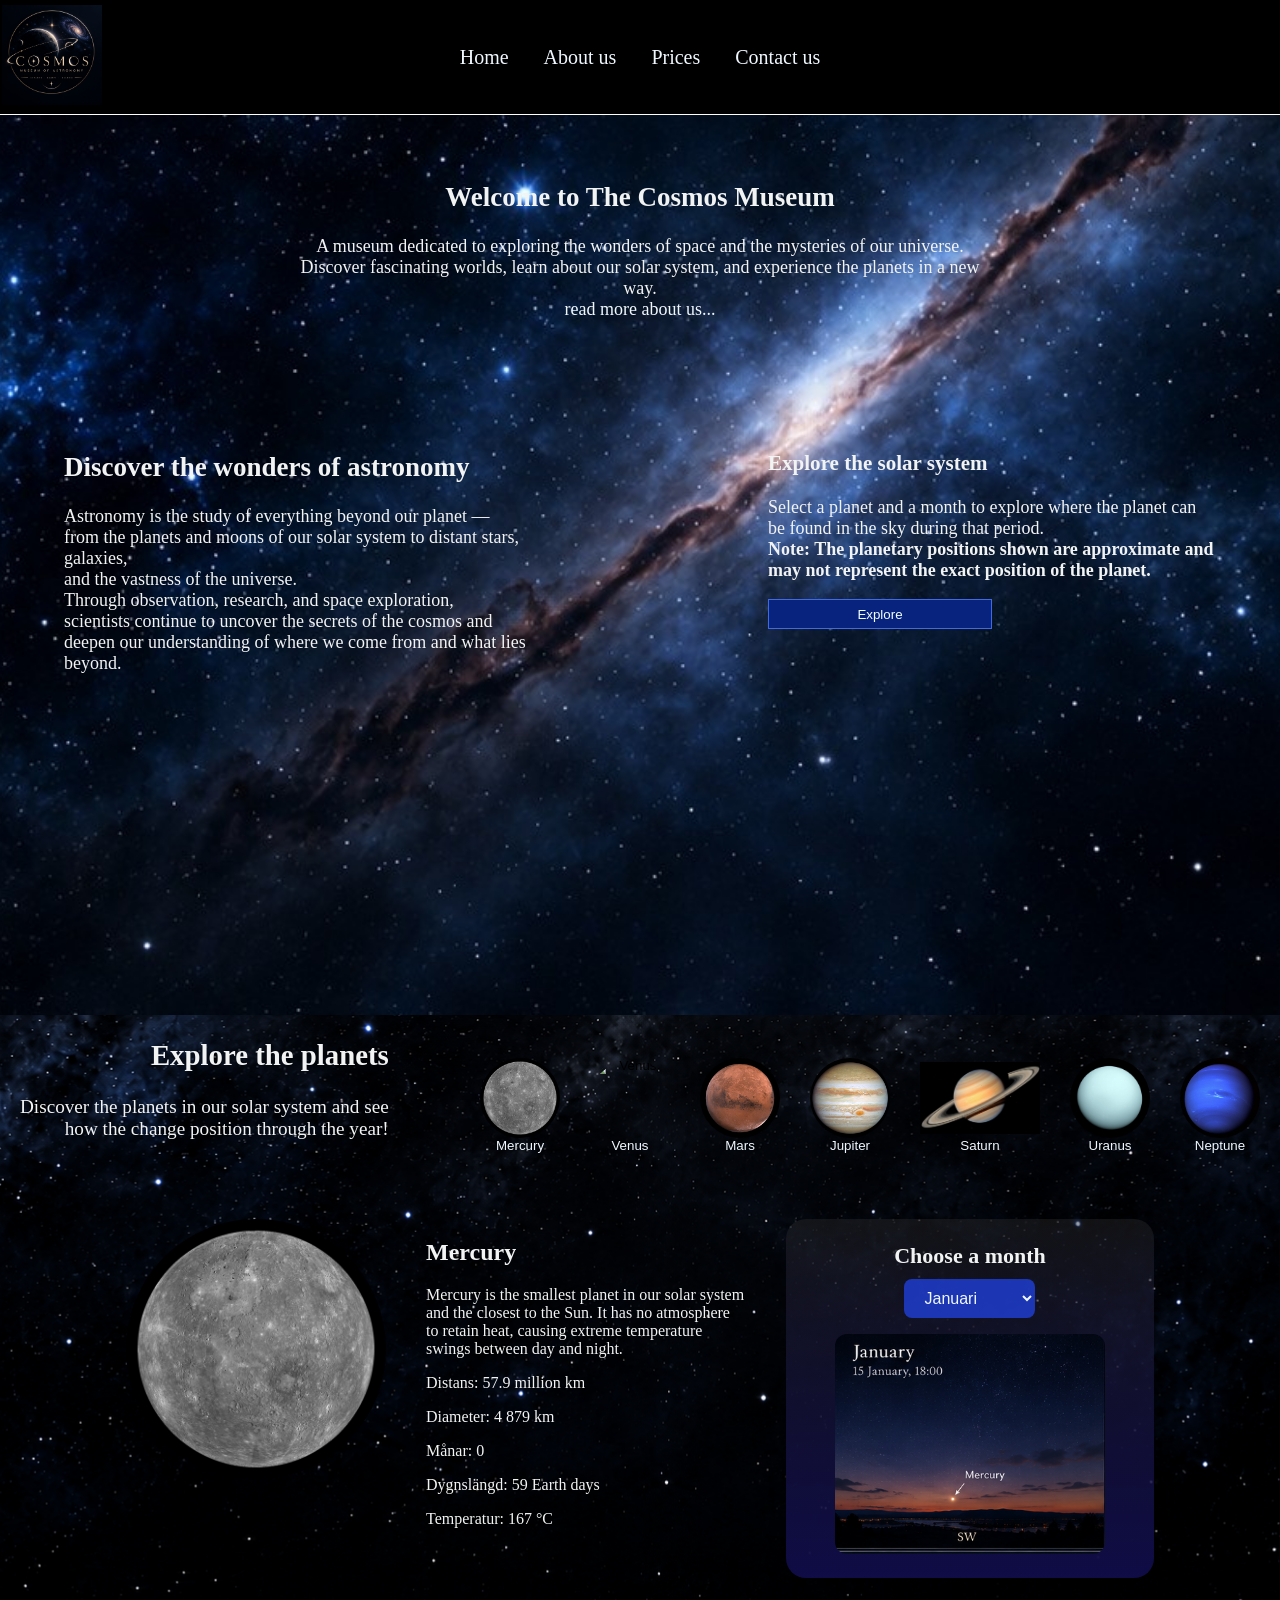
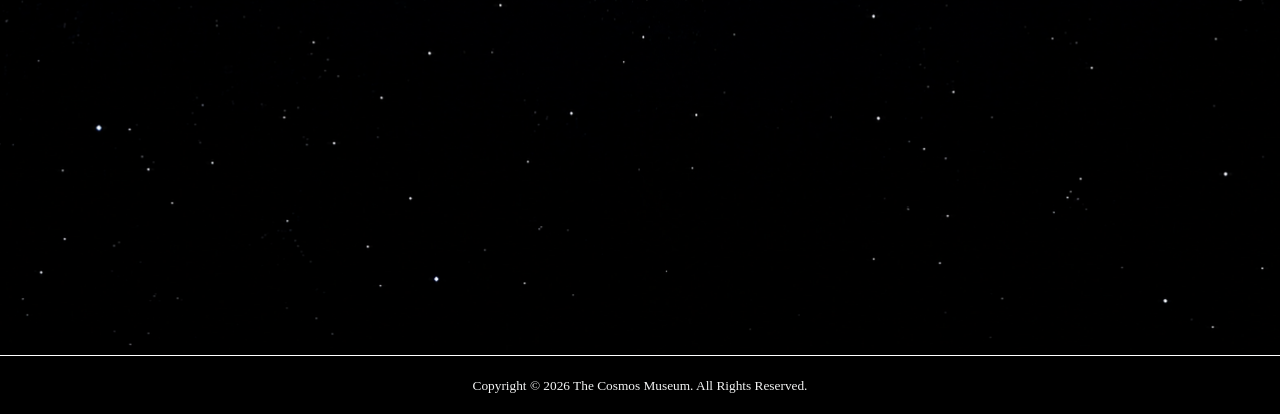
==== index.html @ 262c90b5 "Initial version" ====
<!DOCTYPE html>
<html lang="en">
<head>
    <meta charset="UTF-8">
    <meta name="viewport" content="width=device-width, initial-scale=1.0">
    <title>Document</title>
    <link rel="stylesheet" href="style.css">
</head>
<body>
    <header class="navbar">
        <div>
            <img src="images/logo/logo.png" alt="logo" width="100px">
        </div>
        <nav class="links">
            <a href="#">Home</a>
            <a href="about-us.html" id="about">About us</a>
            <a href="prices.html">Prices</a>
            <a href="contact.html">Contact us</a>
        </nav>
    </header>

    <section class="top">
        <div class="presentation">
            <h1>Welcome to The Cosmos Museum</h1>
            <p>A museum dedicated to exploring the wonders of space and the mysteries of our universe. 
            Discover fascinating worlds, learn about our solar system, and experience the planets in a new way. <br>
            <a href="about-us.html" id="read">read more about us...</a></p>
        </div>

        <div class="about-cosmos">
            <h2>Discover the wonders of astronomy</h2>
            <p>Astronomy is the study of everything beyond our planet — <br> from the planets and moons of our solar system to distant stars, galaxies, <br> and the vastness of the universe. <br> Through observation, research, and space exploration, <br> scientists continue to uncover the secrets of the cosmos and <br> deepen our understanding of where we come from and what lies beyond.</p>

        </div>

        <br>

        <div class="explore-section">
            <h3>Explore the solar system</h3>
            <p>
            Select a planet and a month to explore where the planet can be found in the sky during that period.
            <br>
            <b>Note: The planetary positions shown are approximate and may not represent the exact position of the planet.</b>
            </p>
            <button type="button" id="button1" onclick="document.getElementById('bottom').scrollIntoView({ behavior: 'smooth' });">Explore</button>
        </div>
        
    </section>
    
    <section id="bottom">
        <header class="explore">
            <div>
                <h1>Explore the planets</h1>
                <p>Discover the planets in our solar system and see <br> how the change position through the year!</p>
            </div>
        

            <nav >
                <button type="image" class="planet-btn" ><img src="images/space/mercury.jpg" alt="Mercury" ><span>Mercury</span></button>
                <button type="image" class="planet-btn"><img src="images/space/Venus.jpg" alt="Venus" ><span>Venus</span></button>
                <button type="image" class="planet-btn"><img src="images/space/Mars.jpg" alt="Mars" ><span>Mars</span></button>
                <button type="image" class="planet-btn"><img src="images/space/jupiter.jpg" alt="Jupiter" ><span>Jupiter</span></button>
                <button type="image" class="planet-btn"><img src="images/space/saturn.jpg" alt="Saturn"class="saturn-img"><span>Saturn</span></button>
                <button type="image" class="planet-btn" ><img src="images/space/Uranus.jpg" alt="Uranus" ><span>Uranus</span></button>
                <button type="image" class="planet-btn"><img src="images/space/Neptune.jpg" alt="Neptune" ><span>Neptune</span></button>
            </nav>
        </header>
        
        <div class="solar">
            <div id="pl">
                <img src="" alt="" class="planet-img">
            </div>

        <div id="info"></div>

        
        <div class="month">
            <div class="md">
                <h2>Choose a month</h2>
                <select name="month" id="ms">
                    <option value="1">Januari</option>
                    <option value="2">Februari</option>
                    <option value="3">Mars</option>
                    <option value="4">April</option>
                    <option value="5">Maj</option>
                    <option value="6">Juni</option>
                    <option value="7">Juli</option>
                    <option value="8">Augusti</option>
                    <option value="9">September</option>
                    <option value="10">Oktober</option>
                    <option value="11">November</option>
                    <option value="12">December</option>
                </select>
            </div>
            <div id="chosen-month">
                <img src="images/planets/mercury1.png" alt="m-j">
            </div>
    
        </div>

        
    </section>


    <footer>
        <small>
            Copyright © 2026 The Cosmos Museum. All Rights Reserved.
        </small>
    </footer>

<script src="script.js"></script>
</body>
</html>
---- style.css ----
body{
    background-color: black;
    color: rgb(242, 243, 243);
    margin: 0;
}

.navbar {
    display: grid;
    grid-template-columns: 1fr auto 1fr;
    align-items: center;
    padding: 5px 2px;
    border-bottom: 1px solid white;
}

.links{
    display: flex;
    gap: 35px;
    flex-wrap: wrap;
}

.links a{
    color: aliceblue;
    text-decoration: none;
    font-size: 20px;
}

#read{
    color: aliceblue;
    text-decoration: none;
}

#read:hover{
    cursor: pointer;
}

.top {
    background-image: url(images/space/background.jpg);
    background-size: cover;
    background-position: center;
    position: relative;
    min-height: 100vh;
    width: 100%;
}

.presentation {
    position: absolute;
    top: 5%;
    left: 50%;
    transform: translateX(-50%);
    text-align: center;
    width: 90%;
    max-width: 700px;
    font-size: large;
}

.about-cosmos {
    position: absolute;
    top: 35%;
    left: 5%;
    width: 40%;
    font-size: large;
}

.explore-section {
    position: absolute;
    top: 35%;
    right: 5%;
    width: 35%;
    font-size: large;
}

#button1{
    background-color: rgb(8, 35, 125);
    width: 50%;
    height: 30px;
    border: 1px solid royalblue;
    color: azure;
}

#button1:hover{
    transform: scale(1.1);
    cursor: pointer;
}

#bottom{
    background-image: url(images/space/background2.jpg);
    background-size: cover;
    background-position: center;
    min-height: 100vh;
    padding-bottom: 40px;
}

#bottom nav button {
    display: grid;
    grid-row: auto;
    border: none;
    background: none;
    padding: 0;
    outline: none;
}

#bottom nav button:hover{
    transform: scale(1.05);
}

#bottom nav {
    display: flex;
    align-items: center;
    justify-content: center;
    gap: 30px;
    flex-wrap: wrap;
    padding-top: 3%;
}

.explore {
    display: flex;
    align-items: center;
    justify-content: space-between;
    gap: 32px;
    flex-wrap: wrap;
    padding: 0 20px;
}

.explore > div {
    flex-shrink: 0;
    text-align: right;
    font-size: larger;
}

.planet-row {
    display: flex;
    flex-wrap: wrap;
    justify-content: center;
    gap: 24px;
}

.planet-btn img {
    width: 80px;
    height: 80px;
    object-fit: cover;
    border-radius: 50%;
    flex-shrink: 0;
}

.planet-btn img.saturn-img {
    border-radius: 0;
    object-fit: contain;
    width: 120px;
    height: 80px;
}

.planet-btn span{
    color: aliceblue;
}

.solar{
    display: flex;
    flex-wrap: wrap;
    justify-content: center;
    align-items: flex-start;
    gap: 40px;
    padding: 60px 20px;
}

#pl{
    display: flex;
    justify-content: center;
}

#pl img{
    width: 260px;
    height: 260px;
    max-width: 80vw;
    border-radius: 50%;
}

#pl img.saturn-img {
    border-radius: 0;
    object-fit: contain;
}

#info {
    max-width: 320px;
    flex: 1 1 280px;
}

.month{
    background: linear-gradient(to bottom, rgba(41, 41, 43, 0.432), rgb(15, 12, 70));
    display: flex;
    flex-direction: column;
    align-items: center;
    gap: 16px;
    border-radius: 20px;
    padding: 24px;
    flex: 1 1 260px;
    max-width: 320px;
}

.md{
    display: flex;
    flex-direction: column;
    align-items: center;
    gap: 10px;
    text-align: center;
}

.md h2 {
    font-size: 22px;
    margin: 0;
}

#ms{
    background-color: rgba(31, 60, 202, 0.868);
    color: aliceblue;
    font-size: 16px;
    padding: 10px 16px;
    border: none;
    border-radius: 8px;
    cursor: pointer;
}

#chosen-month {
    width: 100%;
    text-align: center;
    height: 220px; /* fast höjd, justera efter vad som passar dina bilder */
    display: flex;
    align-items: center;
    justify-content: center;
}

#chosen-month img {
    max-width: 100%;
    max-height: 100%;
    object-fit: contain;
    border-radius: 12px;
}

footer {
    text-align: center;
    padding: 20px;
    border-top: 1px solid white;
}

@media (max-width: 900px) {
    .top {
        min-height: auto;
        padding: 40px 0;
    }

    .presentation,
    .about-cosmos,
    .explore-section {
        position: static;
        width: 90%;
        margin: 20px auto;
        text-align: center;
        transform: none;
    }

    .explore {
        justify-content: center;
        text-align: center;
    }

    .explore > div {
        text-align: center;
    }
}

@media (max-width: 500px) {
    .planet-btn img {
        width: 55px;
        height: 55px;
    }

    .planet-btn img.saturn-img {
        width: 85px;
        height: 55px;
    }

    #pl img {
        width: 180px;
        height: 180px;
    }

    .links {
        gap: 15px;
        justify-content: center;
    }

    .links a {
        font-size: 16px;
    }
}

.pris{
    background-image: url(images/space/background3.jpg);
    background-size: cover;
    background-position: center;
    position: relative;
    min-height: 100vh;
    width: 100%;
}
#ålder{
    padding: 20px;
    width: 10%;
    background-color: rgb(13, 13, 53);
    border: 0px;
    font-size: large;
    color: aliceblue;
}
#submit{
    padding: 20px;
    background-color: rgb(67, 67, 212);
    border: 0px;
    color: azure;
}
#submit:hover{
    cursor: pointer;
}
#list{
    font-size: large;
    font-style: italic;
}
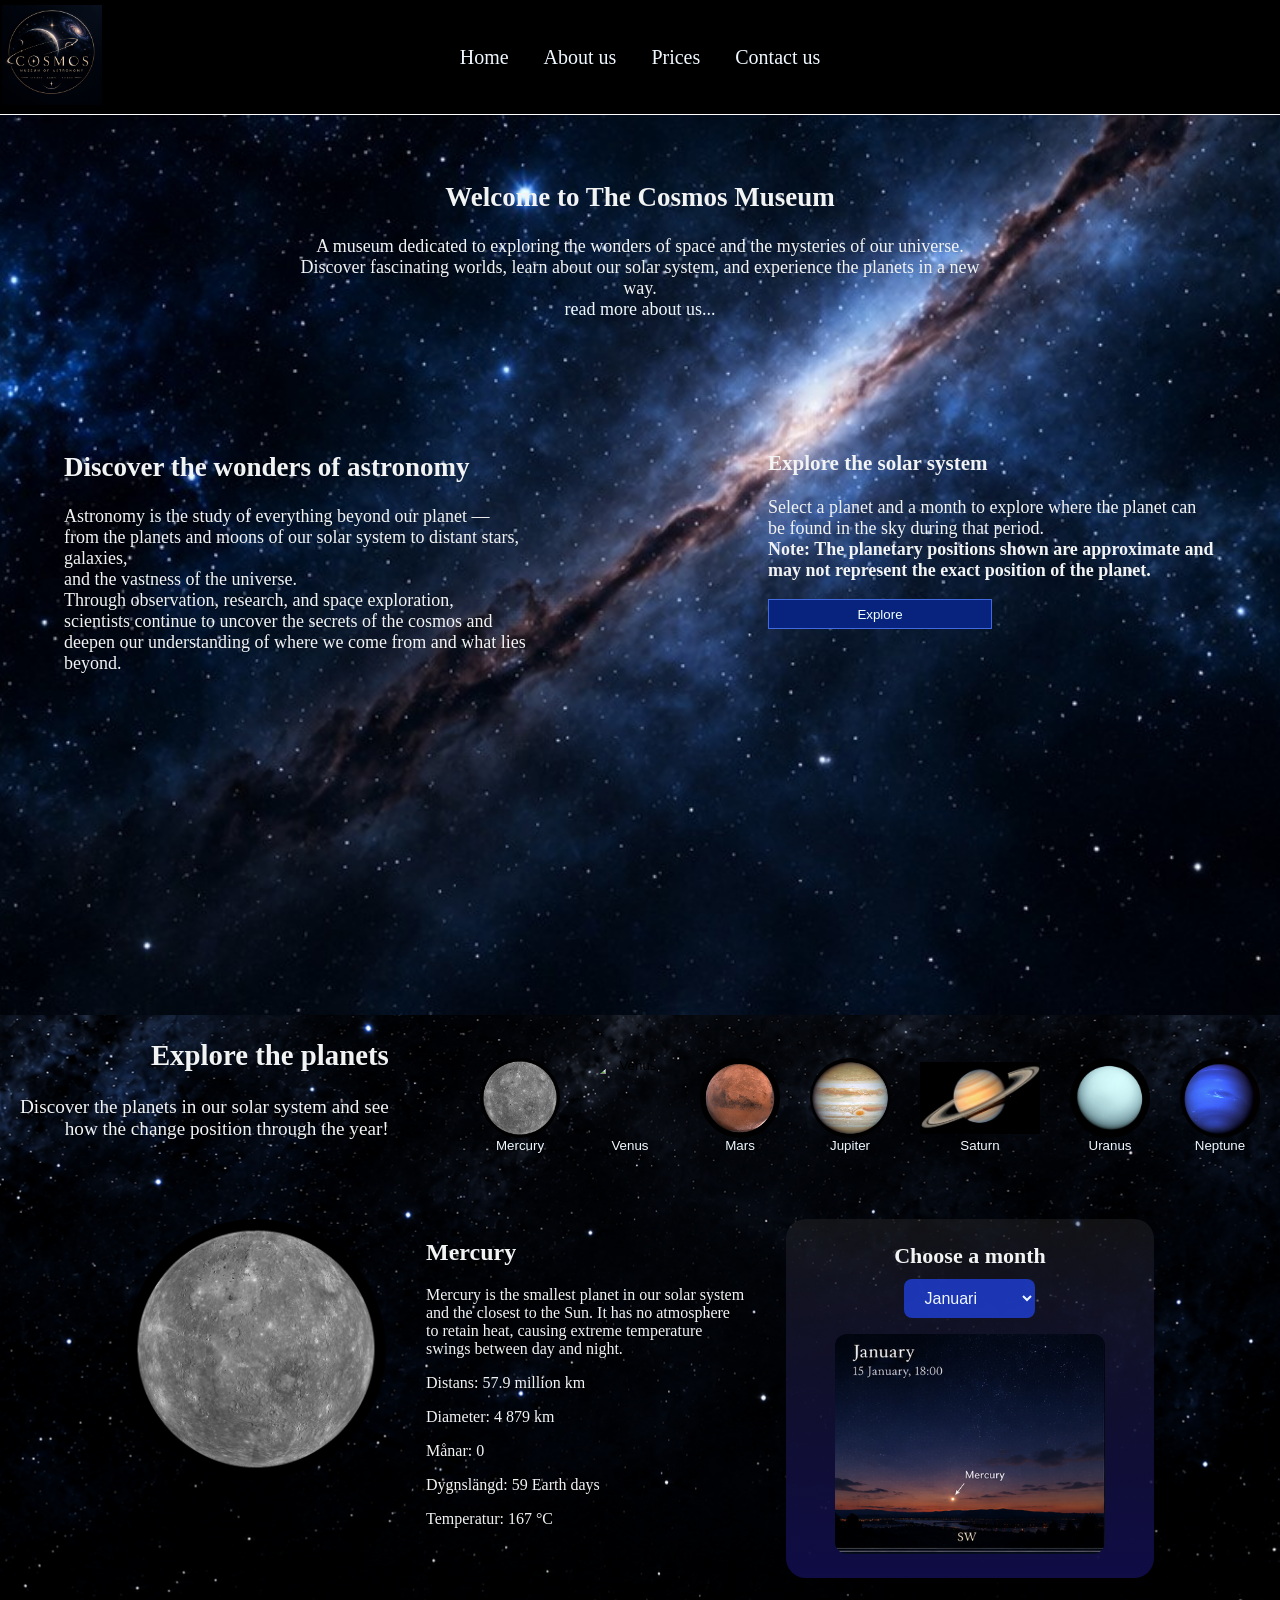
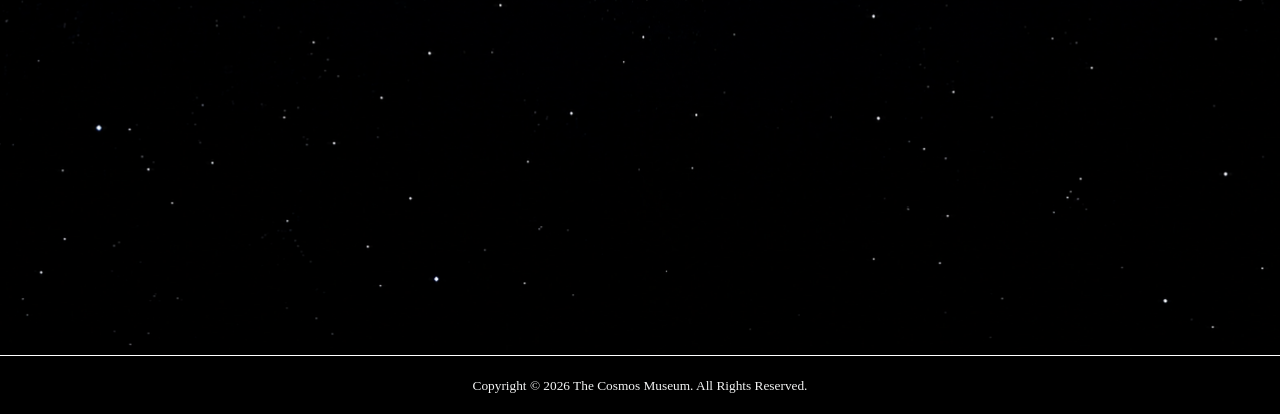
==== commit e26adcd4: "Added Git test" ====
--- a/index.html
+++ b/index.html
@@ -7,6 +7,7 @@
     <link rel="stylesheet" href="style.css">
 </head>
 <body>
+    <!-- Git test -->
     <header class="navbar">
         <div>
             <img src="images/logo/logo.png" alt="logo" width="100px">
